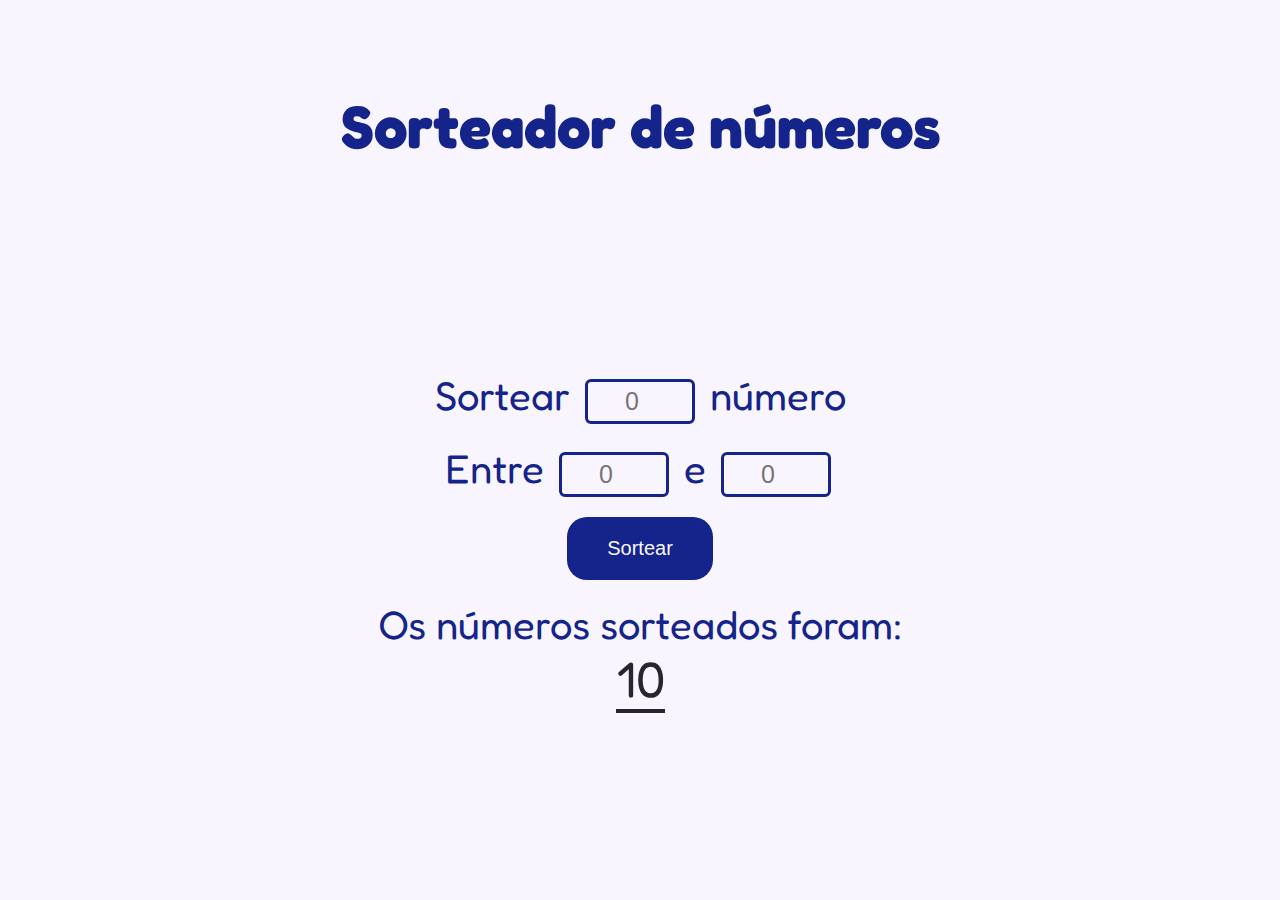
==== index.html @ 248dd354 ":tada: Initial Commit" ====
<!DOCTYPE html>
<html lang="en">
  <head>
    <meta charset="UTF-8" />
    <meta http-equiv="X-UA-Compatible" content="IE=edge" />
    <meta name="viewport" content="width=device-width, initial-scale=1.0" />
    <title>Sorteador</title>

    <!-- Style -->
    <link rel="stylesheet" href="style.css" />

    <!-- Fonts -->
    <link rel="preconnect" href="https://fonts.googleapis.com" />
    <link rel="preconnect" href="https://fonts.gstatic.com" crossorigin />
    <link
      href="https://fonts.googleapis.com/css2?family=Fredoka:wght@300;400;500&display=swap"
      rel="stylesheet"
    />
  </head>
  <body>
    <header>
      <section class="header">
        <h1>Sorteador de números</h1>
      </section>
    </header>

    <main>
      <section class="content">
        <div class="number-amount">
          <p>
            Sortear
            <input id="amount-numbers" type="number" placeholder="0" /> número
          </p>
        </div>

        <div class="interval">
          <p>
            Entre
            <input id="min-number" type="number" placeholder="0" />
            e
            <input id="max-number" type="number" placeholder="0" />
          </p>
        </div>

        <div class="button">
          <button onclick="calculate.draw();">Sortear</button>
        </div>
      </section>

      <section class="result">
        <p>Os números sorteados foram:</p>
        <div class="numbers">
          <span id="number-result">10</span>
        </div>
      </section>

      <script src="/main.js"></script>
    </main>
  </body>
</html>
---- style.css ----
:root {
  --bg-color: #f9f5ff;
  --font-color: #14248a;
  --result-color: #28262c;
}

* {
  margin: 0;
  padding: 0;

  box-sizing: border-box;
}

html {
  font-size: 62.5%;
}

body {
  display: flex;
  flex-direction: column;
  align-items: center;
  justify-content: center;
  width: 100vw;

  font-family: "Fredoka", sans-serif;
  background: var(--bg-color);
  color: var(--font-color);
}

header {
  height: 20vh;
  display: flex;
  align-items: bottom;
  justify-content: bottom;
}

.header {
  display: flex;
  align-items: bottom;
  justify-content: bottom;
}

main {
  width: min(80vw, 800px);
  height: 80vh;

  display: flex;
  flex-direction: column;
  align-items: center;
  justify-content: center;
  gap: 2rem;
}

/* Header*/

.header h1 {
  font-size: 6rem;
  margin-top: 9rem;
  color: var(--font-color);
}

/* Content */
.content {
  display: flex;
  flex-direction: column;
  align-items: center;
  justify-content: center;

  gap: 2rem;
}

.content input {
  padding: 0.5rem;
  width: 11rem;
  font-size: 2.5rem;
  margin: 0rem 0.5rem 0rem 0.5rem;

  align-items: center;
  text-align: center;

  border-radius: 6px;
  border-style: none;
  background: var(--bg-color);
  border: 3px solid var(--font-color);
  color: var(--font-color);
}

.content p {
  font-size: 4rem;
}

/* Button */
button {
  border-style: none;
  background: var(--font-color);
  color: var(--bg-color);
  font-size: 2rem;

  padding: 2rem 4rem 2rem 4rem;
  border-radius: 20px;
}

/* Result */
.result {
  display: flex;
  flex-direction: column;
  align-items: center;
  justify-content: center;
}

.result p {
  font-size: 4rem;
  color: var(--font-color);
}

.result span {
  font-size: 5rem;
  color: var(--result-color);
  border-bottom: 4px solid var(--result-color);
}
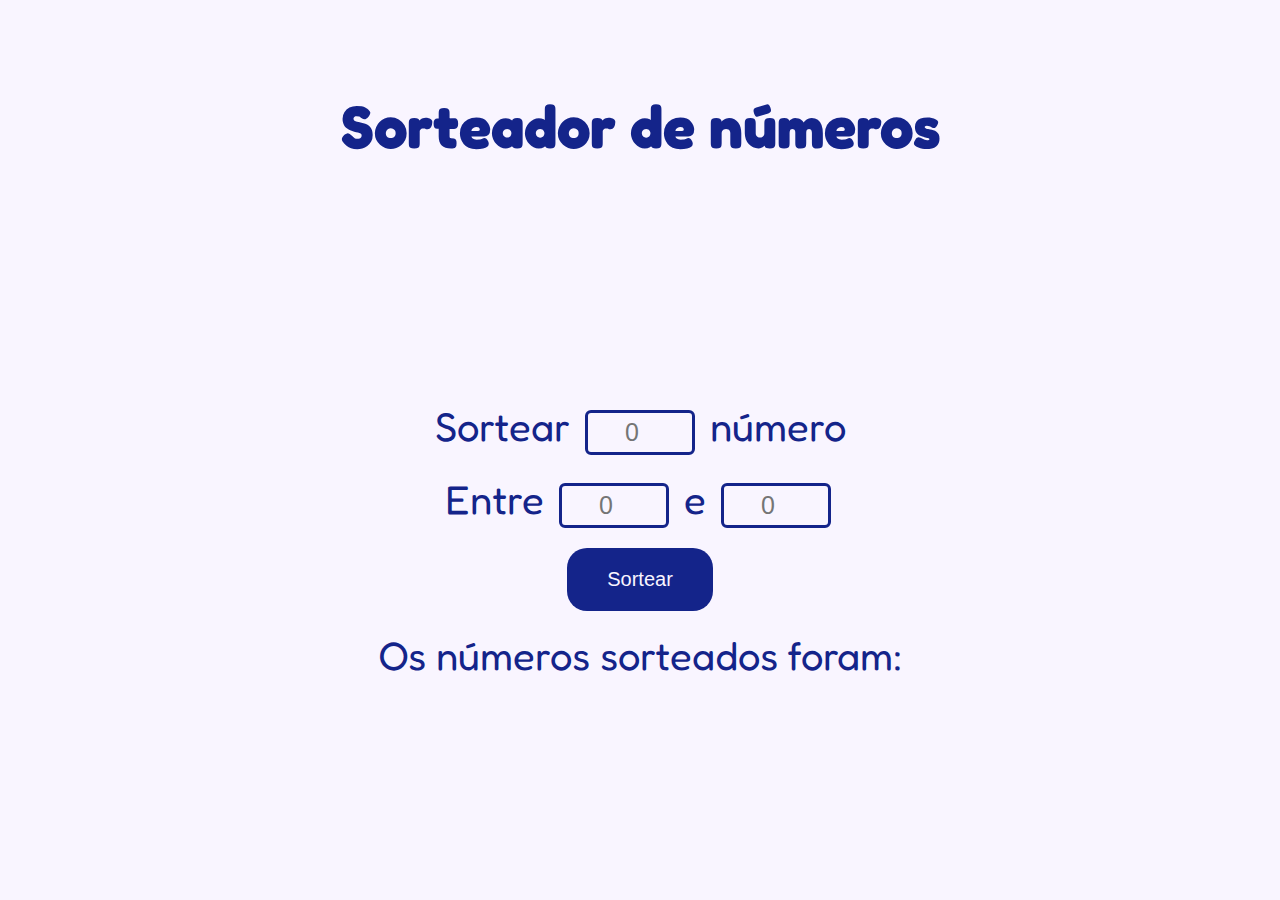
==== commit 484e00d4: "Second Commit" ====
--- a/index.html
+++ b/index.html
@@ -49,9 +49,7 @@
 
       <section class="result">
         <p>Os números sorteados foram:</p>
-        <div class="numbers">
-          <span id="number-result">10</span>
-        </div>
+        <div class="numbers" id="numbers"></div>
       </section>
 
       <script src="/main.js"></script>
--- a/style.css
+++ b/style.css
@@ -100,6 +100,19 @@
   border-radius: 20px;
 }
 
+button:hover {
+  filter: brightness(120%);
+}
+
+.numbers {
+  display: flex;
+  gap: 4rem;
+}
+
+.number-result {
+  border-bottom: 4px solid var(--result-color);
+}
+
 /* Result */
 .result {
   display: flex;
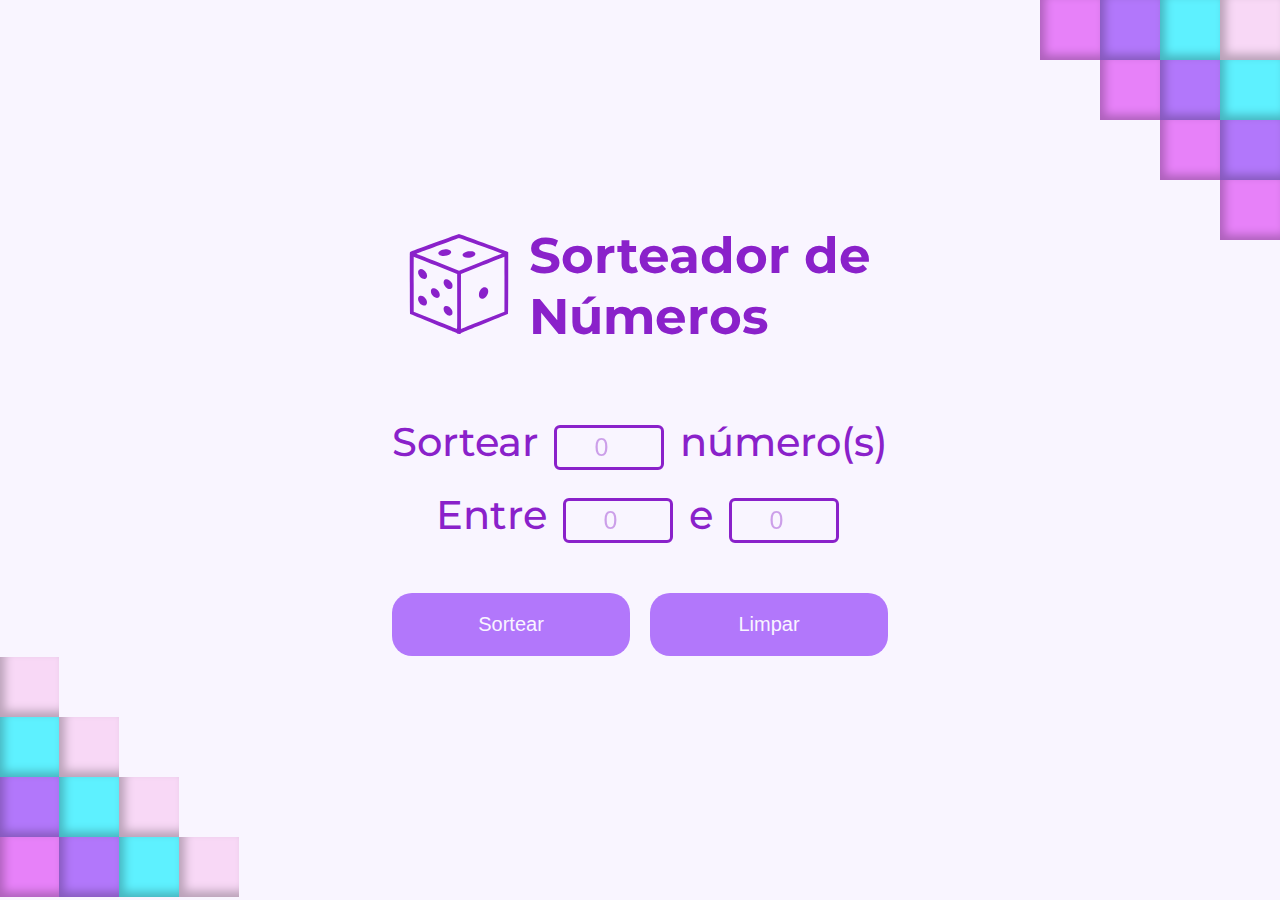
==== commit 06232c82: "Third Commit" ====
--- a/index.html
+++ b/index.html
@@ -1,5 +1,5 @@
 <!DOCTYPE html>
-<html lang="en">
+<html lang="pt-br">
   <head>
     <meta charset="UTF-8" />
     <meta http-equiv="X-UA-Compatible" content="IE=edge" />
@@ -8,28 +8,42 @@
 
     <!-- Style -->
     <link rel="stylesheet" href="style.css" />
+    <link rel="stylesheet" href="responsive.css" />
 
     <!-- Fonts -->
     <link rel="preconnect" href="https://fonts.googleapis.com" />
     <link rel="preconnect" href="https://fonts.gstatic.com" crossorigin />
     <link
-      href="https://fonts.googleapis.com/css2?family=Fredoka:wght@300;400;500&display=swap"
+      href="https://fonts.googleapis.com/css2?family=Montserrat:wght@100;300;400;500;600;700;800&display=swap"
       rel="stylesheet"
     />
   </head>
   <body>
-    <header>
-      <section class="header">
-        <h1>Sorteador de números</h1>
-      </section>
-    </header>
+    <div class="background-img-left">
+      <img src="/assets/boxesimg-2.svg" alt="" />
+    </div>
+
+    <div class="background-img-right">
+      <img src="/assets/boxesimg-1.svg" alt="" />
+    </div>
 
     <main>
+      <section class="header">
+        <div class="dado">
+          <img src="/assets/dado.svg" alt="" />
+        </div>
+        <div class="text">
+          <p>Sorteador de</p>
+          <p>Números</p>
+        </div>
+      </section>
+
       <section class="content">
         <div class="number-amount">
           <p>
             Sortear
-            <input id="amount-numbers" type="number" placeholder="0" /> número
+            <input id="amount-numbers" type="number" placeholder="0" />
+            número(s)
           </p>
         </div>
 
@@ -42,13 +56,16 @@
           </p>
         </div>
 
-        <div class="button">
+        <div class="buttons">
           <button onclick="calculate.draw();">Sortear</button>
+          <button onclick="calculate.clearInputs();" id="clear-input-button">
+            Limpar
+          </button>
         </div>
       </section>
 
-      <section class="result">
-        <p>Os números sorteados foram:</p>
+      <section class="result" id="result">
+        <div class="message-result" id="message-result"></div>
         <div class="numbers" id="numbers"></div>
       </section>
 
--- a/style.css
+++ b/style.css
@@ -1,7 +1,8 @@
 :root {
   --bg-color: #f9f5ff;
-  --font-color: #14248a;
+  --purple: #14248a;
   --result-color: #28262c;
+  --purple: #8a21ca;
 }
 
 * {
@@ -22,9 +23,9 @@
   justify-content: center;
   width: 100vw;
 
-  font-family: "Fredoka", sans-serif;
+  font-family: "Montserrat", sans-serif;
   background: var(--bg-color);
-  color: var(--font-color);
+  color: var(--purple);
 }
 
 header {
@@ -34,15 +35,9 @@
   justify-content: bottom;
 }
 
-.header {
-  display: flex;
-  align-items: bottom;
-  justify-content: bottom;
-}
-
 main {
   width: min(80vw, 800px);
-  height: 80vh;
+  height: 100vh;
 
   display: flex;
   flex-direction: column;
@@ -51,12 +46,44 @@
   gap: 2rem;
 }
 
+/* Background */
+.background-img-right {
+  z-index: -1;
+  position: absolute;
+  right: 0;
+  top: 0;
+}
+.background-img-left {
+  z-index: -1;
+  position: absolute;
+  left: 0;
+  bottom: 0;
+}
+
 /* Header*/
 
-.header h1 {
-  font-size: 6rem;
-  margin-top: 9rem;
-  color: var(--font-color);
+.header {
+  display: flex;
+  align-items: center;
+  justify-content: center;
+  gap: 2rem;
+
+  margin-bottom: 5rem;
+}
+
+.header img {
+  width: 10rem;
+  height: 10rem;
+}
+
+.text {
+  display: flex;
+  flex-direction: column;
+}
+
+.text p {
+  font-size: 5rem;
+  font-weight: 700;
 }
 
 /* Content */
@@ -67,6 +94,11 @@
   justify-content: center;
 
   gap: 2rem;
+  font-weight: 500;
+}
+
+.content p {
+  font-size: 4rem;
 }
 
 .content input {
@@ -81,36 +113,38 @@
   border-radius: 6px;
   border-style: none;
   background: var(--bg-color);
-  border: 3px solid var(--font-color);
-  color: var(--font-color);
+  border: 3px solid var(--purple);
+
+  color: var(--purple);
 }
 
-.content p {
-  font-size: 4rem;
+::placeholder {
+  color: var(--purple);
+  opacity: 0.4;
 }
 
-/* Button */
+/* Buttons */
+.buttons {
+  width: 100%;
+  display: flex;
+  gap: 2rem;
+  margin-top: 3rem;
+}
+
 button {
   border-style: none;
-  background: var(--font-color);
+  background: #b277fb;
   color: var(--bg-color);
   font-size: 2rem;
+  font-weight: 400;
 
   padding: 2rem 4rem 2rem 4rem;
   border-radius: 20px;
+  width: 50%;
 }
 
 button:hover {
   filter: brightness(120%);
-}
-
-.numbers {
-  display: flex;
-  gap: 4rem;
-}
-
-.number-result {
-  border-bottom: 4px solid var(--result-color);
 }
 
 /* Result */
@@ -123,11 +157,32 @@
 
 .result p {
   font-size: 4rem;
-  color: var(--font-color);
+  color: var(--purple);
 }
 
-.result span {
-  font-size: 5rem;
-  color: var(--result-color);
-  border-bottom: 4px solid var(--result-color);
+.message-result p {
+  font-size: 3rem;
+  margin-top: 3rem;
 }
+
+.numbers {
+  display: flex;
+  gap: 4rem;
+}
+
+.number-result {
+  border-bottom: 4px solid var(--purple);
+  margin-top: 2rem;
+  font-weight: 700;
+  transition: all 0.5s;
+}
+
+.number-result:hover {
+  transform: scale(1.08);
+  cursor: grab;
+}
+
+.numbers.grid {
+  display: grid;
+  grid-template-columns: repeat(6, 1fr);
+}
--- a/responsive.css
+++ b/responsive.css
@@ -0,0 +1,38 @@
+@media (max-width: 425px) {
+  html {
+    font-size: 35%;
+  }
+
+  .background-img-right img,
+  .background-img-left img {
+    width: 25rem;
+  }
+
+  .text p {
+    font-size: 4rem;
+    font-weight: 700;
+  }
+
+  .content p {
+    font-size: 3rem;
+  }
+
+  .content input {
+    font-size: 1.8rem;
+  }
+
+  .numbers.grid {
+    grid-template-columns: repeat(5, 1fr);
+  }
+}
+
+@media (min-width: 2000px) {
+  html {
+    font-size: 100%;
+  }
+
+  .background-img-right img,
+  .background-img-left img {
+    width: 30rem;
+  }
+}
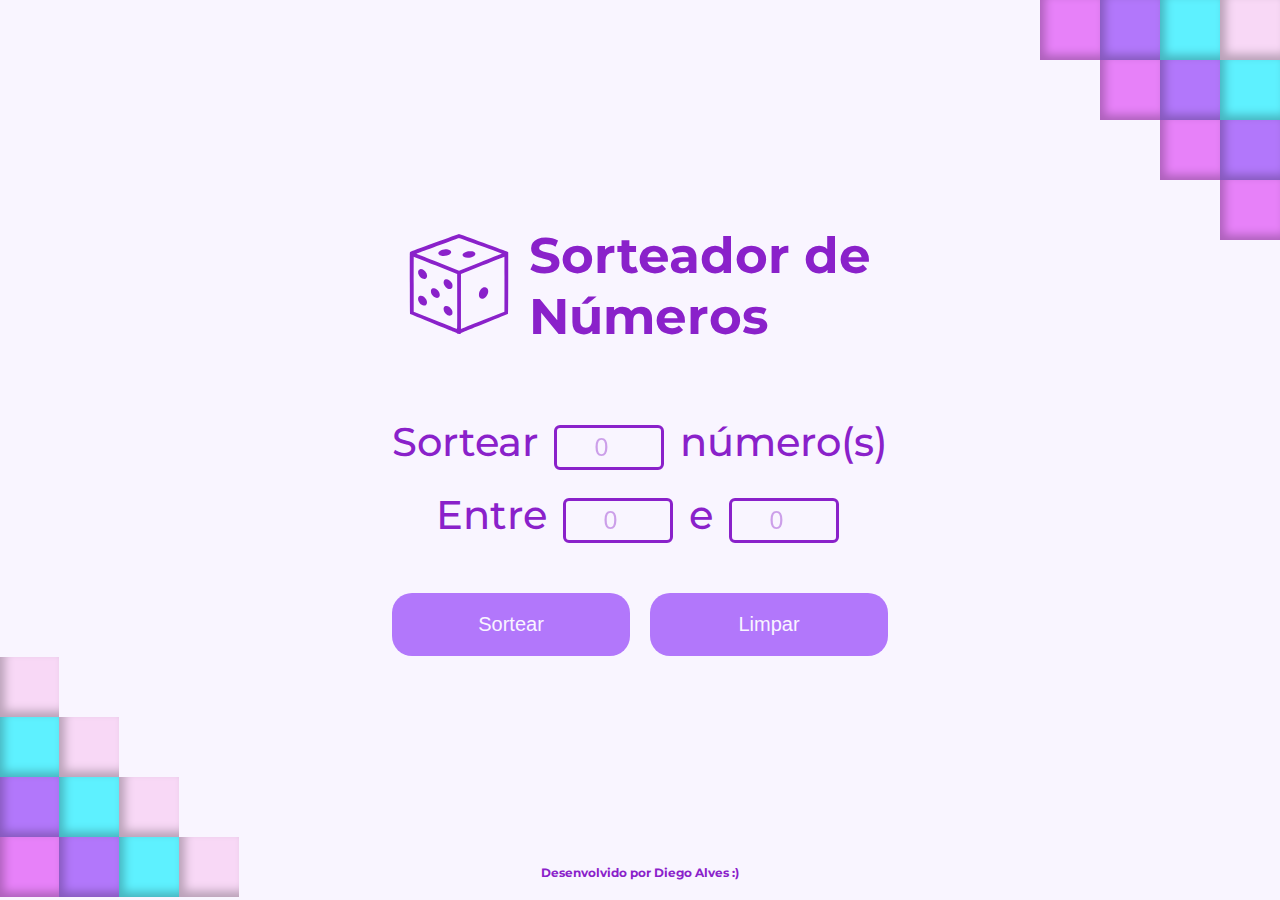
==== commit e66112a8: "update" ====
--- a/index.html
+++ b/index.html
@@ -17,20 +17,115 @@
       href="https://fonts.googleapis.com/css2?family=Montserrat:wght@100;300;400;500;600;700;800&display=swap"
       rel="stylesheet"
     />
+
+    <!-- Favicon -->
+    <link
+      rel="shortcut icon"
+      href="assets/sorteador-favicon-icons/favicon.ico"
+      type="image/x-icon"
+    />
+    <div class="favicon">
+      <link
+        rel="apple-touch-icon"
+        sizes="57x57"
+        href="assets/sorteador-favicon-icons/apple-icon-57x57.png"
+      />
+      <link
+        rel="apple-touch-icon"
+        sizes="60x60"
+        href="assets/sorteador-favicon-icons/apple-icon-60x60.png"
+      />
+      <link
+        rel="apple-touch-icon"
+        sizes="72x72"
+        href="assets/sorteador-favicon-icons/apple-icon-72x72.png"
+      />
+      <link
+        rel="apple-touch-icon"
+        sizes="76x76"
+        href="assets/sorteador-favicon-icons/apple-icon-76x76.png"
+      />
+      <link
+        rel="apple-touch-icon"
+        sizes="114x114"
+        href="assets/sorteador-favicon-icons/apple-icon-114x114.png"
+      />
+      <link
+        rel="apple-touch-icon"
+        sizes="120x120"
+        href="assets/sorteador-favicon-icons/apple-icon-120x120.png"
+      />
+      <link
+        rel="apple-touch-icon"
+        sizes="144x144"
+        href="assets/sorteador-favicon-icons/apple-icon-144x144.png"
+      />
+      <link
+        rel="apple-touch-icon"
+        sizes="152x152"
+        href="assets/sorteador-favicon-icons/apple-icon-152x152.png"
+      />
+      <link
+        rel="apple-touch-icon"
+        sizes="180x180"
+        href="assets/sorteador-favicon-icons/apple-icon-180x180.png"
+      />
+      <link
+        rel="icon"
+        type="image/png"
+        sizes="192x192"
+        href="assets/sorteador-favicon-icons/android-icon-192x192.png"
+      />
+      <link
+        rel="icon"
+        type="image/png"
+        sizes="32x32"
+        href="assets/sorteador-favicon-icons/favicon-32x32.png"
+      />
+      <link
+        rel="icon"
+        type="image/png"
+        sizes="96x96"
+        href="assets/sorteador-favicon-icons/favicon-96x96.png"
+      />
+      <link
+        rel="icon"
+        type="image/png"
+        sizes="16x16"
+        href="assets/sorteador-favicon-icons/favicon-16x16.png"
+      />
+      <link
+        rel="manifest"
+        href="assets/sorteador-favicon-icons/manifest.json"
+      />
+      <meta name="msapplication-TileColor" content="#ffffff" />
+      <meta
+        name="msapplication-TileImage"
+        content="assets/sorteador-favicon-icons/ms-icon-144x144.png"
+      />
+      <meta name="theme-color" content="#ffffff" />
+    </div>
   </head>
+
   <body>
     <div class="background-img-left">
-      <img src="/assets/boxesimg-2.svg" alt="" />
+      <img
+        src="/assets/boxesimg-2.svg"
+        alt="Imagem de Fundo - Vários quadrados coloridos"
+      />
     </div>
 
     <div class="background-img-right">
-      <img src="/assets/boxesimg-1.svg" alt="" />
+      <img
+        src="/assets/boxesimg-1.svg"
+        alt="Imagem de Fundo - Vários quadrados coloridos"
+      />
     </div>
 
     <main>
       <section class="header">
         <div class="dado">
-          <img src="/assets/dado.svg" alt="" />
+          <img src="/assets/dado.svg" alt="Imagem de um dado com a cor roxa" />
         </div>
         <div class="text">
           <p>Sorteador de</p>
@@ -57,8 +152,17 @@
         </div>
 
         <div class="buttons">
-          <button onclick="calculate.draw();">Sortear</button>
-          <button onclick="calculate.clearInputs();" id="clear-input-button">
+          <button
+            onclick="
+            App.draw();"
+          >
+            Sortear
+          </button>
+          <button
+            onclick="
+          Utils.clearInputs();"
+            id="clear-input-button"
+          >
             Limpar
           </button>
         </div>
@@ -69,6 +173,8 @@
         <div class="numbers" id="numbers"></div>
       </section>
 
+      <p class="credits">Desenvolvido por Diego Alves :)</p>
+
       <script src="/main.js"></script>
     </main>
   </body>
--- a/style.css
+++ b/style.css
@@ -23,7 +23,7 @@
   justify-content: center;
   width: 100vw;
 
-  font-family: "Montserrat", sans-serif;
+  font-family: 'Montserrat', sans-serif;
   background: var(--bg-color);
   color: var(--purple);
 }
@@ -46,13 +46,14 @@
   gap: 2rem;
 }
 
-/* Background */
+/* Background  Images*/
 .background-img-right {
   z-index: -1;
   position: absolute;
   right: 0;
   top: 0;
 }
+
 .background-img-left {
   z-index: -1;
   position: absolute;
@@ -61,7 +62,6 @@
 }
 
 /* Header*/
-
 .header {
   display: flex;
   align-items: center;
@@ -171,7 +171,9 @@
 }
 
 .number-result {
-  border-bottom: 4px solid var(--purple);
+  border-left: 4px solid var(--purple);
+  border-radius: 1000px;
+  padding: 0rem 0rem 0rem 1.5rem;
   margin-top: 2rem;
   font-weight: 700;
   transition: all 0.5s;
@@ -186,3 +188,11 @@
   display: grid;
   grid-template-columns: repeat(6, 1fr);
 }
+
+.credits {
+  font-size: 1.2rem;
+  font-weight: 700;
+  position: absolute;
+  bottom: 0;
+  margin-bottom: 2rem;
+}
